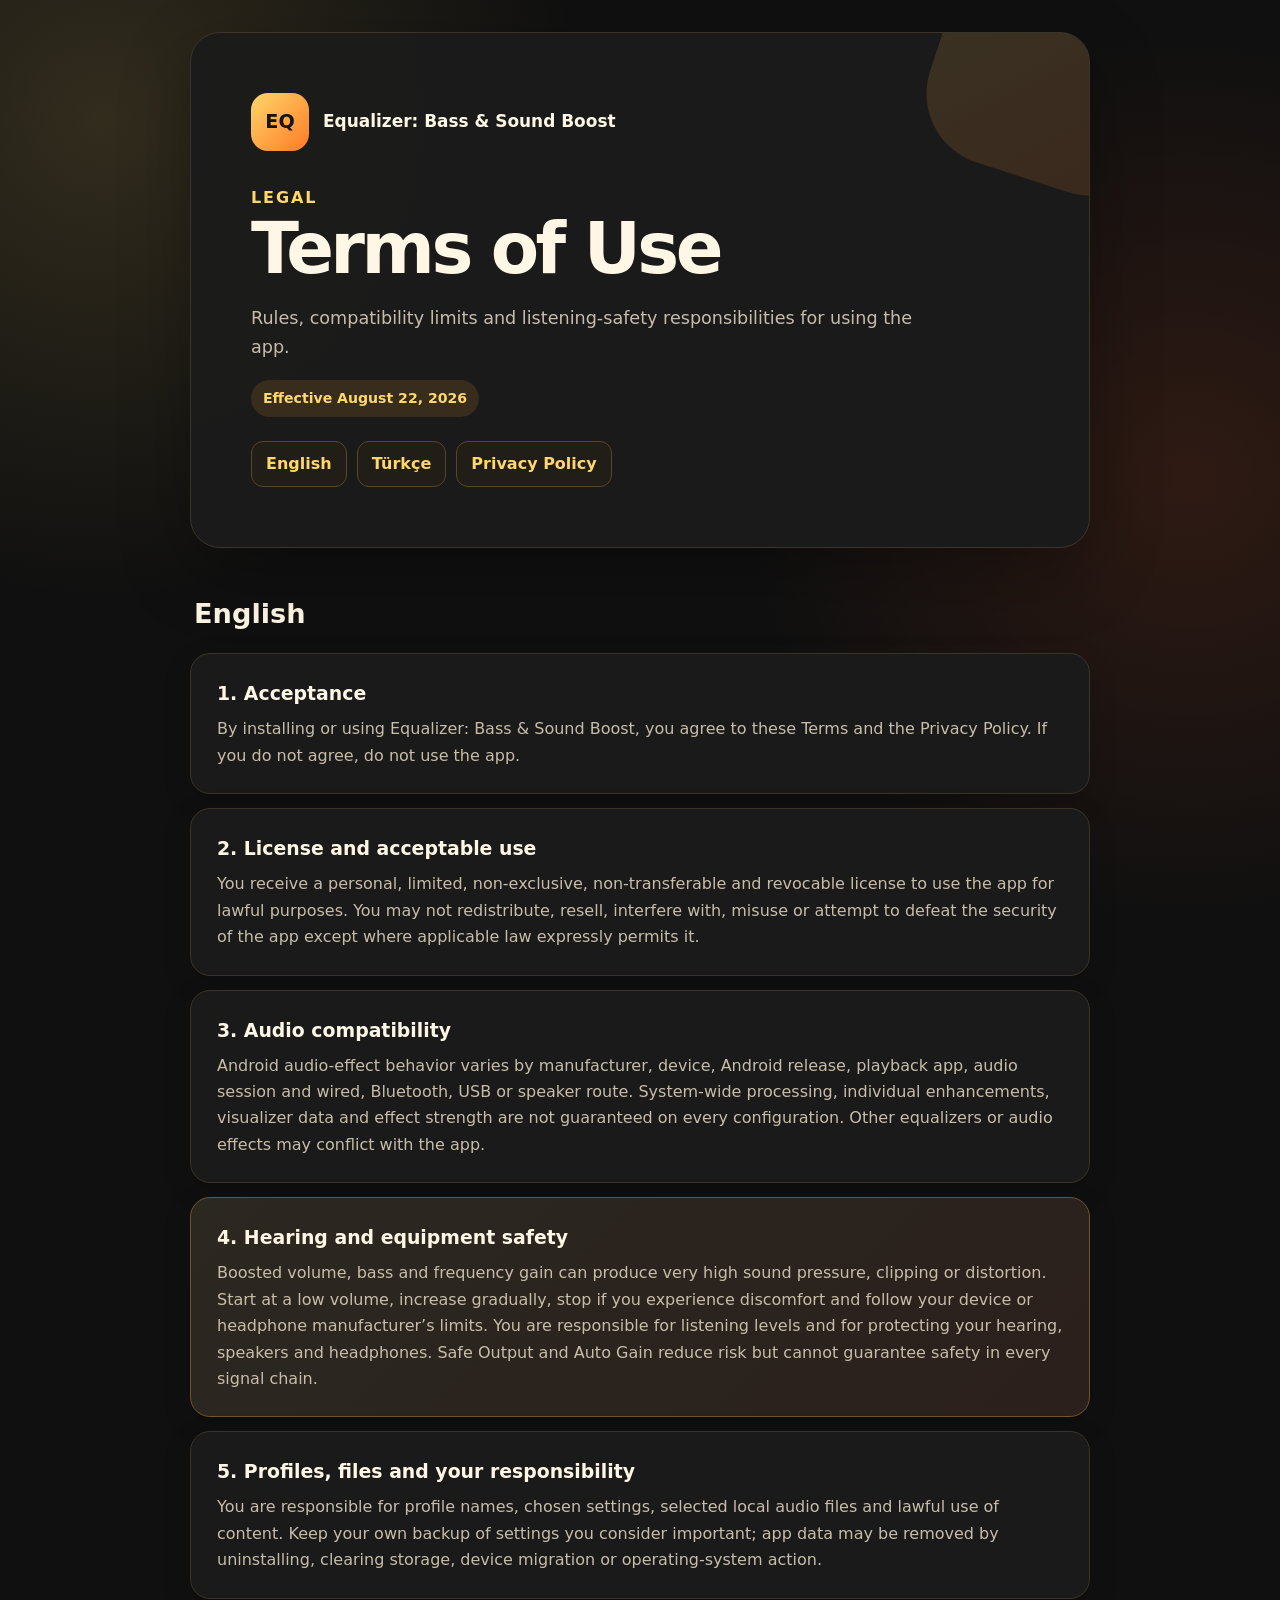
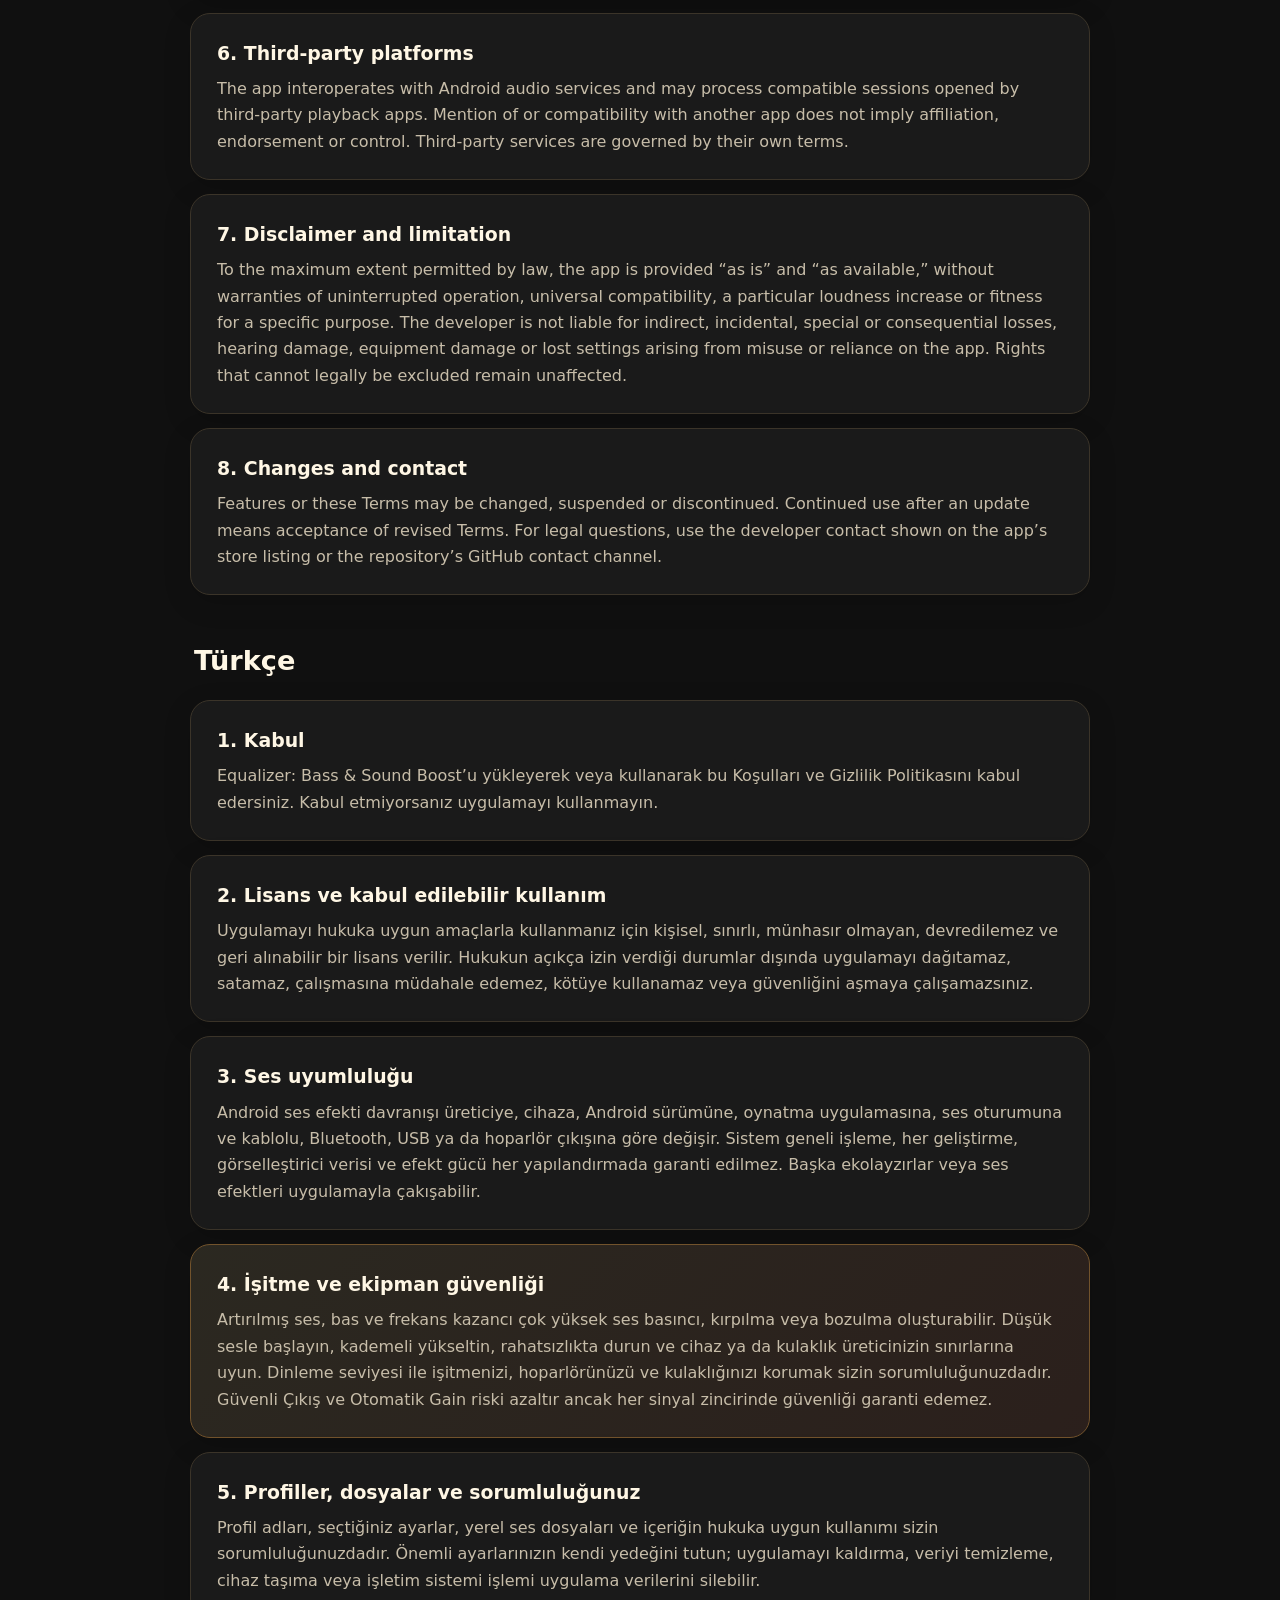
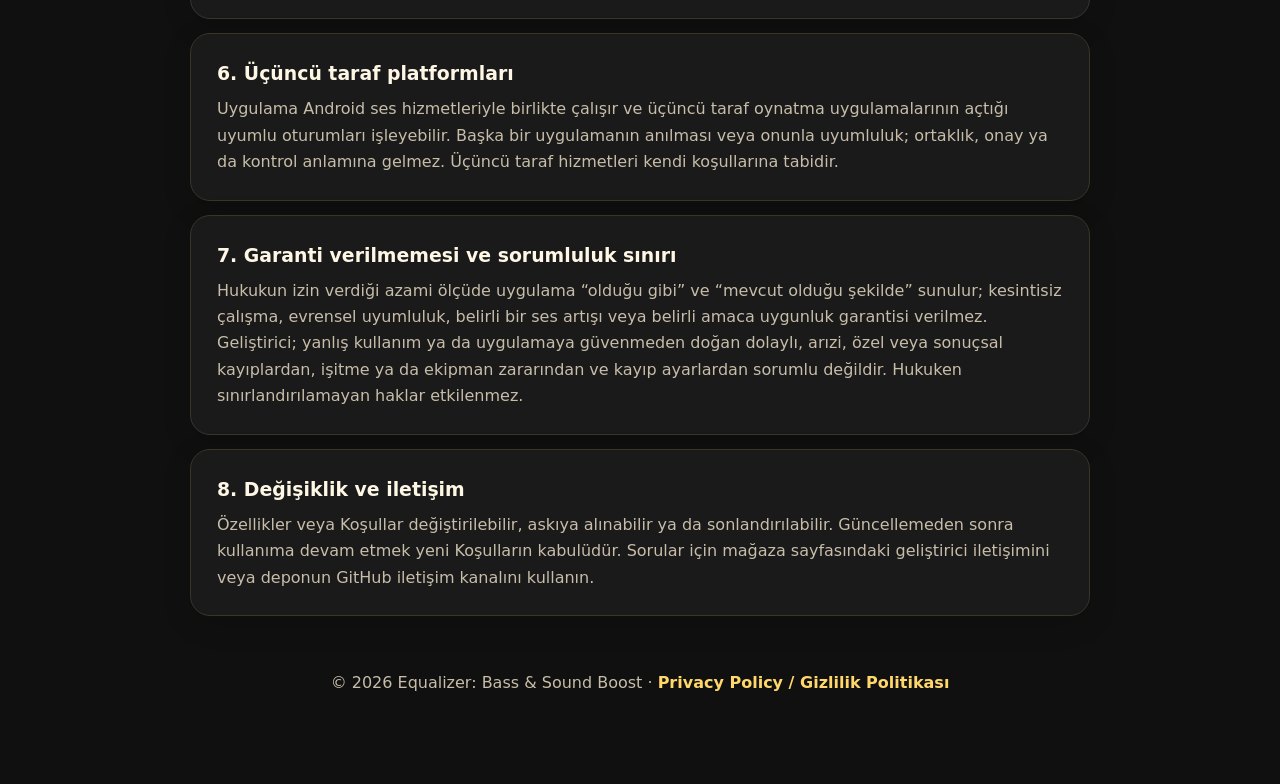
==== terms-of-service.html @ 71b54b1a "Publish Equalizer legal pages" ====
<!doctype html><html lang="en"><head><meta charset="utf-8"><meta name="viewport" content="width=device-width,initial-scale=1"><title>Equalizer: Bass &amp; Sound Boost Terms of Use</title><meta name="description" content="Terms of Use for Equalizer: Bass & Sound Boost"><link rel="stylesheet" href="styles.css"></head><body><main>
<header><div class="brand"><div class="mark">EQ</div><div><strong>Equalizer: Bass &amp; Sound Boost</strong></div></div><p class="eyebrow">Legal</p><h1>Terms of Use</h1><p class="lead">Rules, compatibility limits and listening-safety responsibilities for using the app.</p><div class="meta">Effective August 22, 2026</div><nav><a href="#english">English</a><a href="#turkce">Türkçe</a><a href="index.html">Privacy Policy</a></nav></header>
<h2 class="language-title" id="english">English</h2>
<section><h2>1. Acceptance</h2><p>By installing or using Equalizer: Bass &amp; Sound Boost, you agree to these Terms and the Privacy Policy. If you do not agree, do not use the app.</p></section>
<section><h2>2. License and acceptable use</h2><p>You receive a personal, limited, non-exclusive, non-transferable and revocable license to use the app for lawful purposes. You may not redistribute, resell, interfere with, misuse or attempt to defeat the security of the app except where applicable law expressly permits it.</p></section>
<section><h2>3. Audio compatibility</h2><p>Android audio-effect behavior varies by manufacturer, device, Android release, playback app, audio session and wired, Bluetooth, USB or speaker route. System-wide processing, individual enhancements, visualizer data and effect strength are not guaranteed on every configuration. Other equalizers or audio effects may conflict with the app.</p></section>
<section class="notice"><h2>4. Hearing and equipment safety</h2><p>Boosted volume, bass and frequency gain can produce very high sound pressure, clipping or distortion. Start at a low volume, increase gradually, stop if you experience discomfort and follow your device or headphone manufacturer’s limits. You are responsible for listening levels and for protecting your hearing, speakers and headphones. Safe Output and Auto Gain reduce risk but cannot guarantee safety in every signal chain.</p></section>
<section><h2>5. Profiles, files and your responsibility</h2><p>You are responsible for profile names, chosen settings, selected local audio files and lawful use of content. Keep your own backup of settings you consider important; app data may be removed by uninstalling, clearing storage, device migration or operating-system action.</p></section>
<section><h2>6. Third-party platforms</h2><p>The app interoperates with Android audio services and may process compatible sessions opened by third-party playback apps. Mention of or compatibility with another app does not imply affiliation, endorsement or control. Third-party services are governed by their own terms.</p></section>
<section><h2>7. Disclaimer and limitation</h2><p>To the maximum extent permitted by law, the app is provided “as is” and “as available,” without warranties of uninterrupted operation, universal compatibility, a particular loudness increase or fitness for a specific purpose. The developer is not liable for indirect, incidental, special or consequential losses, hearing damage, equipment damage or lost settings arising from misuse or reliance on the app. Rights that cannot legally be excluded remain unaffected.</p></section>
<section><h2>8. Changes and contact</h2><p>Features or these Terms may be changed, suspended or discontinued. Continued use after an update means acceptance of revised Terms. For legal questions, use the developer contact shown on the app’s store listing or the repository’s GitHub contact channel.</p></section>
<h2 class="language-title" id="turkce">Türkçe</h2>
<section><h2>1. Kabul</h2><p>Equalizer: Bass &amp; Sound Boost’u yükleyerek veya kullanarak bu Koşulları ve Gizlilik Politikasını kabul edersiniz. Kabul etmiyorsanız uygulamayı kullanmayın.</p></section>
<section><h2>2. Lisans ve kabul edilebilir kullanım</h2><p>Uygulamayı hukuka uygun amaçlarla kullanmanız için kişisel, sınırlı, münhasır olmayan, devredilemez ve geri alınabilir bir lisans verilir. Hukukun açıkça izin verdiği durumlar dışında uygulamayı dağıtamaz, satamaz, çalışmasına müdahale edemez, kötüye kullanamaz veya güvenliğini aşmaya çalışamazsınız.</p></section>
<section><h2>3. Ses uyumluluğu</h2><p>Android ses efekti davranışı üreticiye, cihaza, Android sürümüne, oynatma uygulamasına, ses oturumuna ve kablolu, Bluetooth, USB ya da hoparlör çıkışına göre değişir. Sistem geneli işleme, her geliştirme, görselleştirici verisi ve efekt gücü her yapılandırmada garanti edilmez. Başka ekolayzırlar veya ses efektleri uygulamayla çakışabilir.</p></section>
<section class="notice"><h2>4. İşitme ve ekipman güvenliği</h2><p>Artırılmış ses, bas ve frekans kazancı çok yüksek ses basıncı, kırpılma veya bozulma oluşturabilir. Düşük sesle başlayın, kademeli yükseltin, rahatsızlıkta durun ve cihaz ya da kulaklık üreticinizin sınırlarına uyun. Dinleme seviyesi ile işitmenizi, hoparlörünüzü ve kulaklığınızı korumak sizin sorumluluğunuzdadır. Güvenli Çıkış ve Otomatik Gain riski azaltır ancak her sinyal zincirinde güvenliği garanti edemez.</p></section>
<section><h2>5. Profiller, dosyalar ve sorumluluğunuz</h2><p>Profil adları, seçtiğiniz ayarlar, yerel ses dosyaları ve içeriğin hukuka uygun kullanımı sizin sorumluluğunuzdadır. Önemli ayarlarınızın kendi yedeğini tutun; uygulamayı kaldırma, veriyi temizleme, cihaz taşıma veya işletim sistemi işlemi uygulama verilerini silebilir.</p></section>
<section><h2>6. Üçüncü taraf platformları</h2><p>Uygulama Android ses hizmetleriyle birlikte çalışır ve üçüncü taraf oynatma uygulamalarının açtığı uyumlu oturumları işleyebilir. Başka bir uygulamanın anılması veya onunla uyumluluk; ortaklık, onay ya da kontrol anlamına gelmez. Üçüncü taraf hizmetleri kendi koşullarına tabidir.</p></section>
<section><h2>7. Garanti verilmemesi ve sorumluluk sınırı</h2><p>Hukukun izin verdiği azami ölçüde uygulama “olduğu gibi” ve “mevcut olduğu şekilde” sunulur; kesintisiz çalışma, evrensel uyumluluk, belirli bir ses artışı veya belirli amaca uygunluk garantisi verilmez. Geliştirici; yanlış kullanım ya da uygulamaya güvenmeden doğan dolaylı, arızi, özel veya sonuçsal kayıplardan, işitme ya da ekipman zararından ve kayıp ayarlardan sorumlu değildir. Hukuken sınırlandırılamayan haklar etkilenmez.</p></section>
<section><h2>8. Değişiklik ve iletişim</h2><p>Özellikler veya Koşullar değiştirilebilir, askıya alınabilir ya da sonlandırılabilir. Güncellemeden sonra kullanıma devam etmek yeni Koşulların kabulüdür. Sorular için mağaza sayfasındaki geliştirici iletişimini veya deponun GitHub iletişim kanalını kullanın.</p></section>
<footer>© 2026 Equalizer: Bass &amp; Sound Boost · <a href="index.html">Privacy Policy / Gizlilik Politikası</a></footer></main></body></html>
---- styles.css ----
:root{color-scheme:dark;--ink:#fff7e5;--muted:#c7bda9;--line:#3b3429;--amber:#ffd76a;--orange:#ff7a26;--panel:rgba(27,27,27,.94)}
*{box-sizing:border-box}html{scroll-behavior:smooth}body{margin:0;color:var(--ink);background:radial-gradient(circle at 8% 3%,rgba(255,215,106,.14),transparent 30rem),radial-gradient(circle at 93% 12%,rgba(255,92,38,.13),transparent 28rem),#101010;font:16px/1.65 system-ui,-apple-system,BlinkMacSystemFont,"Segoe UI",sans-serif}main{width:min(900px,calc(100% - 32px));margin:32px auto 64px}header{position:relative;overflow:hidden;padding:clamp(28px,6vw,60px);border:1px solid var(--line);border-radius:30px;background:var(--panel);box-shadow:0 24px 70px rgba(0,0,0,.28)}header:after{content:"";position:absolute;width:240px;height:240px;right:-90px;top:-90px;border-radius:72px;background:linear-gradient(135deg,var(--amber),var(--orange));opacity:.14;transform:rotate(18deg)}.brand{display:flex;align-items:center;gap:14px;position:relative;z-index:1}.mark{width:58px;height:58px;display:grid;place-items:center;border-radius:17px;background:linear-gradient(135deg,var(--amber),var(--orange));color:#18130d;font-weight:900;font-size:1.2rem}.brand strong{font-size:1.06rem}.eyebrow{margin:34px 0 2px;color:var(--amber);font-weight:800;letter-spacing:.12em;text-transform:uppercase}h1{margin:0;font-size:clamp(2.25rem,7vw,4.4rem);line-height:1.04;letter-spacing:-.05em}.lead{max-width:680px;color:var(--muted);font-size:1.1rem}.meta{display:inline-flex;padding:7px 12px;border-radius:999px;background:#382d1d;color:var(--amber);font-weight:700;font-size:.88rem}nav{display:flex;flex-wrap:wrap;gap:10px;margin-top:24px}nav a,footer a{color:var(--amber);font-weight:750;text-decoration:none}nav a{padding:9px 14px;border:1px solid #59462a;border-radius:12px;background:#211d17}nav a:hover{border-color:var(--orange)}.language-title{margin:44px 4px 16px;font-size:1.7rem}section{margin:14px 0;padding:24px 26px;border:1px solid var(--line);border-radius:20px;background:var(--panel);box-shadow:0 8px 28px rgba(0,0,0,.15)}section.notice{border-color:#72532c;background:linear-gradient(135deg,rgba(255,215,106,.07),rgba(255,92,38,.07)),#1b1b1b}section h2{margin:0 0 7px;font-size:1.18rem}section p,section li{color:var(--muted)}section p{margin:0}footer{margin-top:30px;padding:24px 4px;color:var(--muted);text-align:center}@media(max-width:540px){main{width:min(100% - 20px,900px);margin-top:10px}header{border-radius:22px;padding:24px 20px}section{padding:20px}.brand strong{max-width:220px;line-height:1.3}}
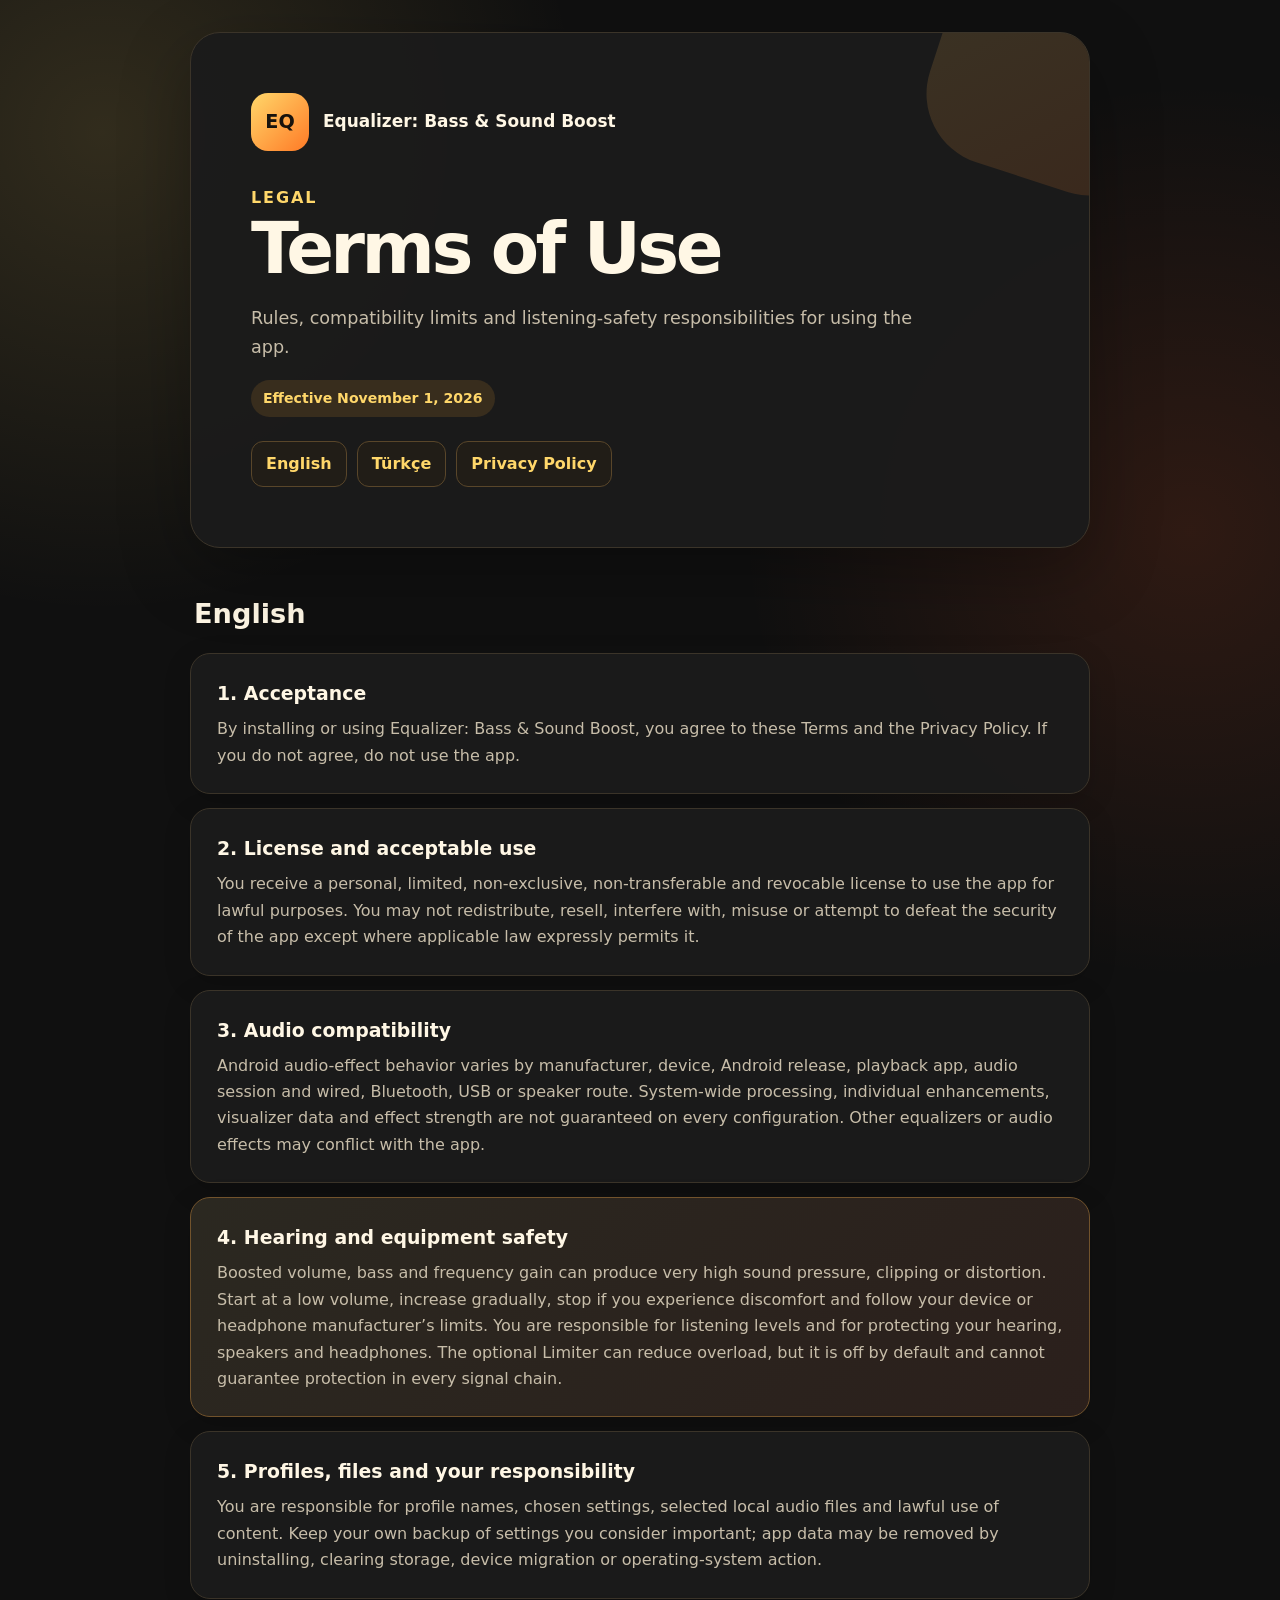
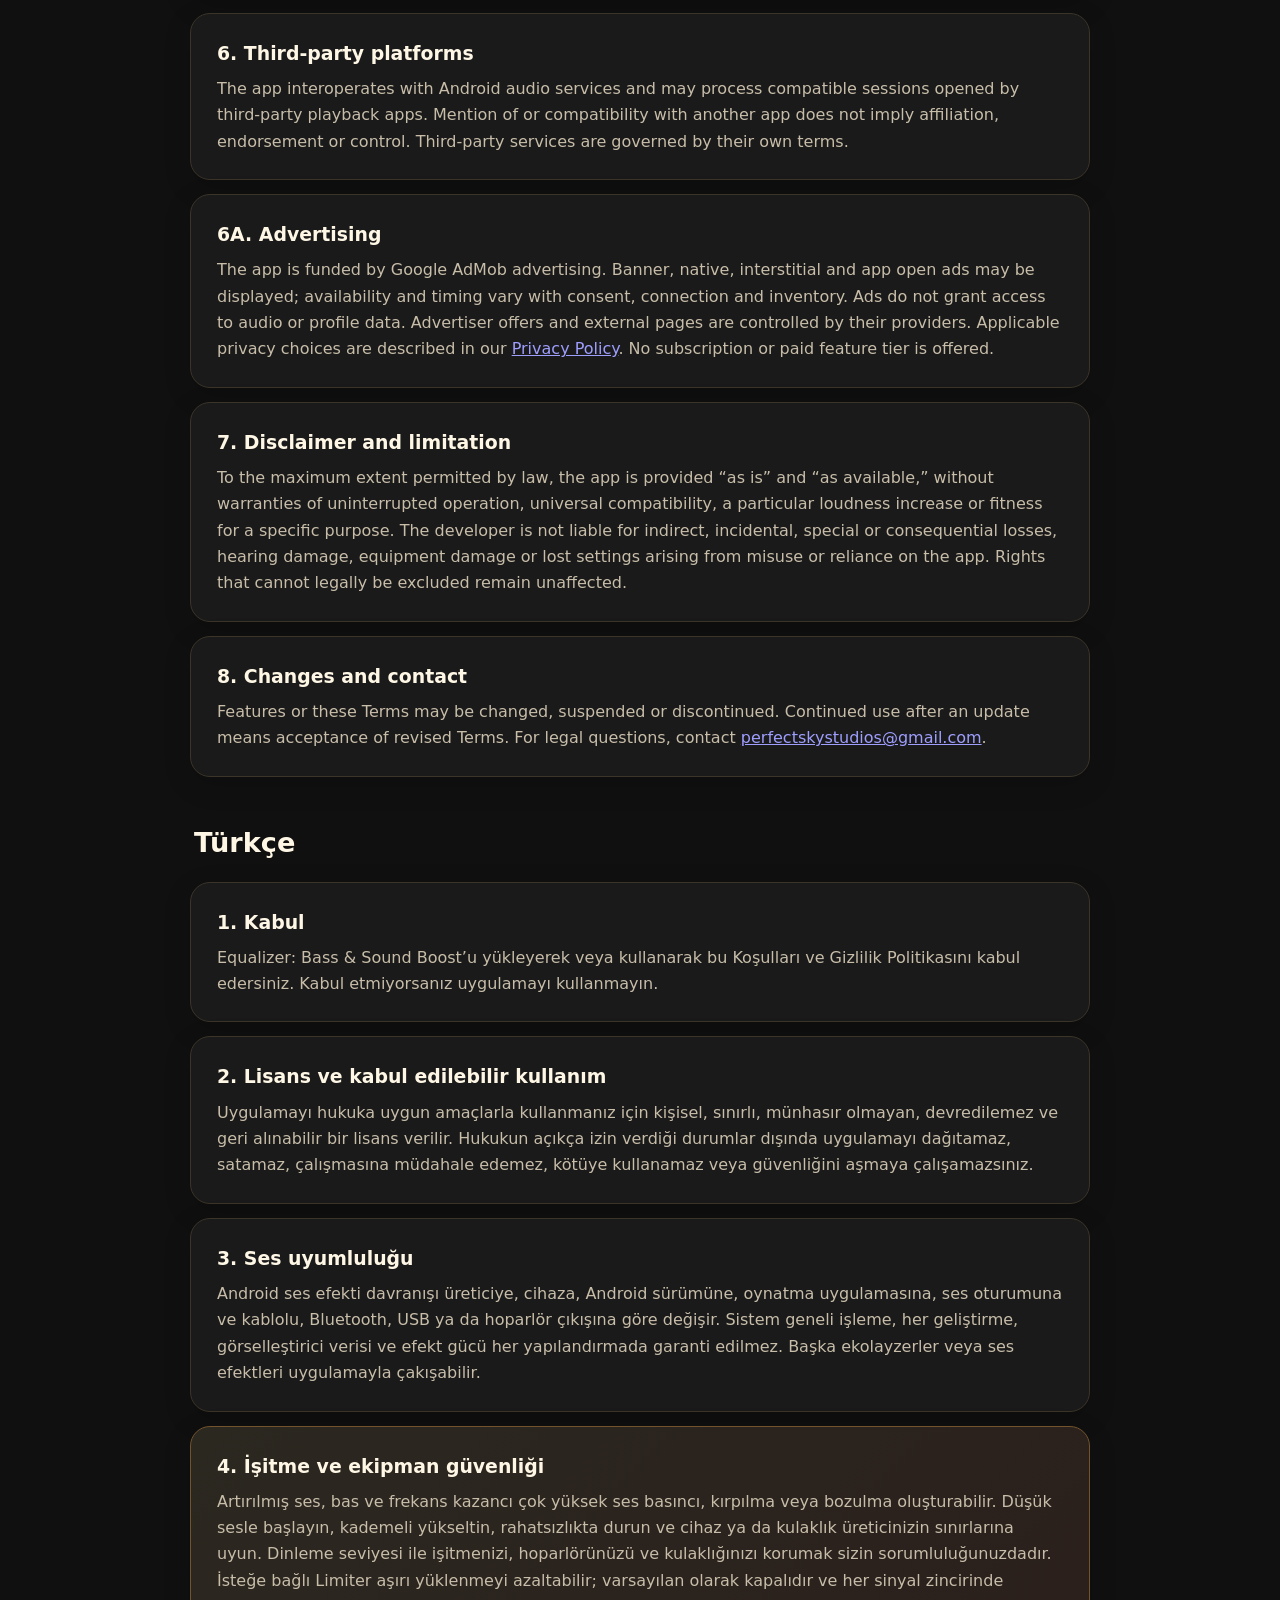
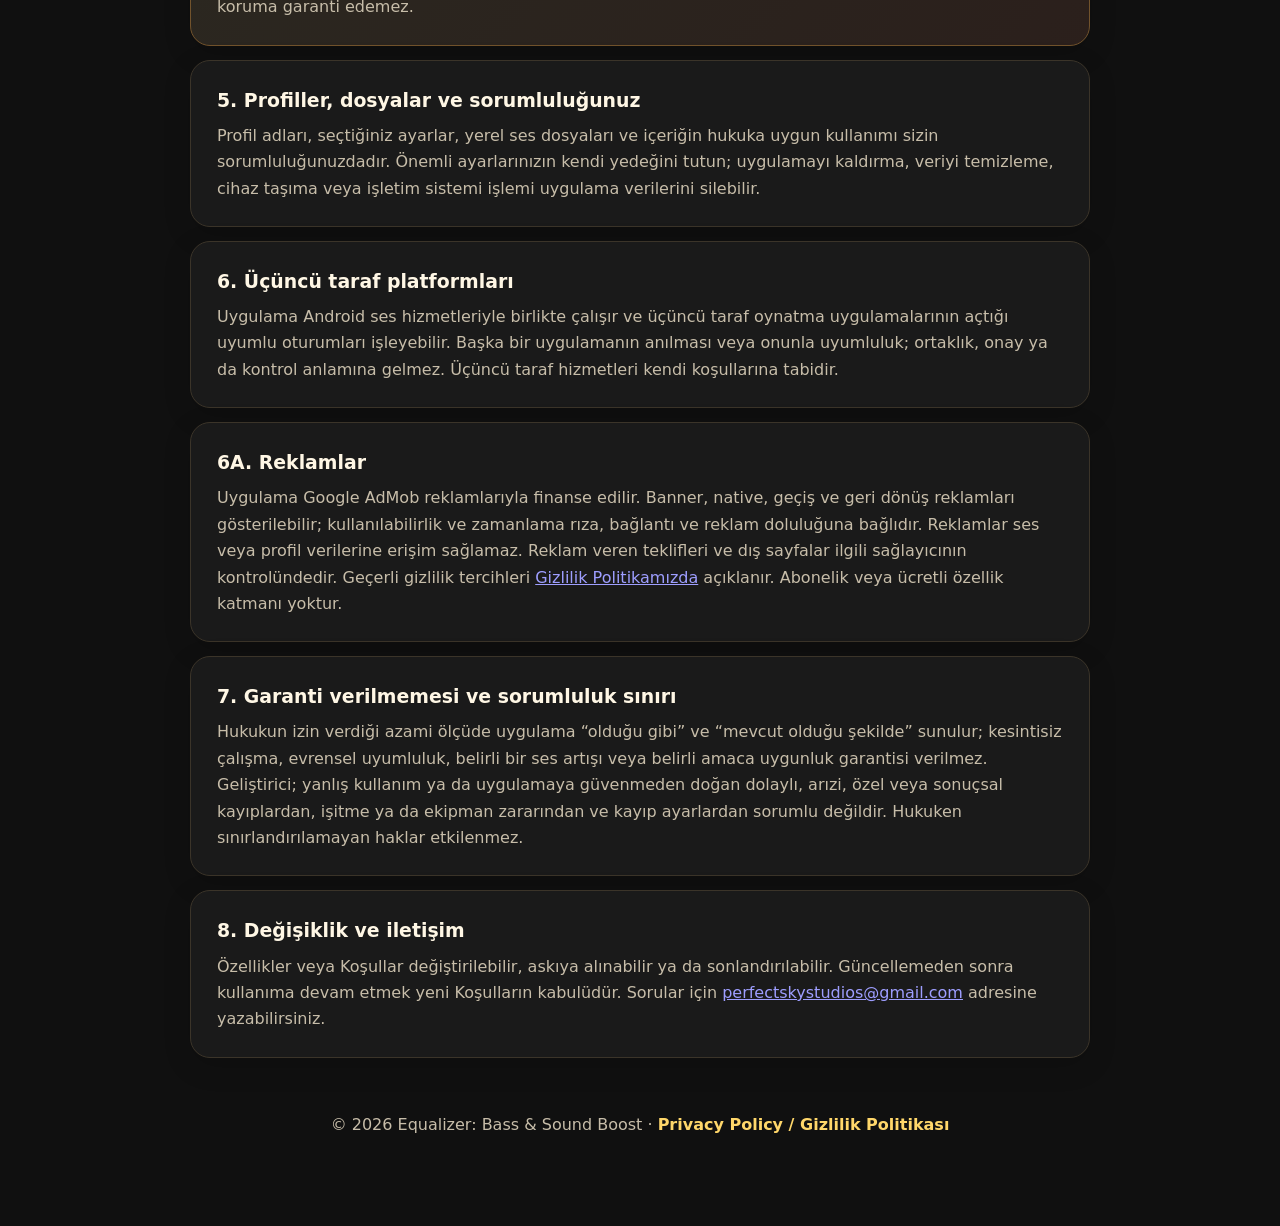
==== commit 5c811b4f: "Describe ad-funded usage and optional limiter accurately" ====
--- a/terms-of-service.html
+++ b/terms-of-service.html
@@ -1,21 +1,23 @@
 <!doctype html><html lang="en"><head><meta charset="utf-8"><meta name="viewport" content="width=device-width,initial-scale=1"><title>Equalizer: Bass &amp; Sound Boost Terms of Use</title><meta name="description" content="Terms of Use for Equalizer: Bass & Sound Boost"><link rel="stylesheet" href="styles.css"></head><body><main>
-<header><div class="brand"><div class="mark">EQ</div><div><strong>Equalizer: Bass &amp; Sound Boost</strong></div></div><p class="eyebrow">Legal</p><h1>Terms of Use</h1><p class="lead">Rules, compatibility limits and listening-safety responsibilities for using the app.</p><div class="meta">Effective August 22, 2026</div><nav><a href="#english">English</a><a href="#turkce">Türkçe</a><a href="index.html">Privacy Policy</a></nav></header>
+<header><div class="brand"><div class="mark">EQ</div><div><strong>Equalizer: Bass &amp; Sound Boost</strong></div></div><p class="eyebrow">Legal</p><h1>Terms of Use</h1><p class="lead">Rules, compatibility limits and listening-safety responsibilities for using the app.</p><div class="meta">Effective November 1, 2026</div><nav><a href="#english">English</a><a href="#turkce">Türkçe</a><a href="index.html">Privacy Policy</a></nav></header>
 <h2 class="language-title" id="english">English</h2>
 <section><h2>1. Acceptance</h2><p>By installing or using Equalizer: Bass &amp; Sound Boost, you agree to these Terms and the Privacy Policy. If you do not agree, do not use the app.</p></section>
 <section><h2>2. License and acceptable use</h2><p>You receive a personal, limited, non-exclusive, non-transferable and revocable license to use the app for lawful purposes. You may not redistribute, resell, interfere with, misuse or attempt to defeat the security of the app except where applicable law expressly permits it.</p></section>
 <section><h2>3. Audio compatibility</h2><p>Android audio-effect behavior varies by manufacturer, device, Android release, playback app, audio session and wired, Bluetooth, USB or speaker route. System-wide processing, individual enhancements, visualizer data and effect strength are not guaranteed on every configuration. Other equalizers or audio effects may conflict with the app.</p></section>
-<section class="notice"><h2>4. Hearing and equipment safety</h2><p>Boosted volume, bass and frequency gain can produce very high sound pressure, clipping or distortion. Start at a low volume, increase gradually, stop if you experience discomfort and follow your device or headphone manufacturer’s limits. You are responsible for listening levels and for protecting your hearing, speakers and headphones. Safe Output and Auto Gain reduce risk but cannot guarantee safety in every signal chain.</p></section>
+<section class="notice"><h2>4. Hearing and equipment safety</h2><p>Boosted volume, bass and frequency gain can produce very high sound pressure, clipping or distortion. Start at a low volume, increase gradually, stop if you experience discomfort and follow your device or headphone manufacturer’s limits. You are responsible for listening levels and for protecting your hearing, speakers and headphones. The optional Limiter can reduce overload, but it is off by default and cannot guarantee protection in every signal chain.</p></section>
 <section><h2>5. Profiles, files and your responsibility</h2><p>You are responsible for profile names, chosen settings, selected local audio files and lawful use of content. Keep your own backup of settings you consider important; app data may be removed by uninstalling, clearing storage, device migration or operating-system action.</p></section>
 <section><h2>6. Third-party platforms</h2><p>The app interoperates with Android audio services and may process compatible sessions opened by third-party playback apps. Mention of or compatibility with another app does not imply affiliation, endorsement or control. Third-party services are governed by their own terms.</p></section>
+<section><h2>6A. Advertising</h2><p>The app is funded by Google AdMob advertising. Banner, native, interstitial and app open ads may be displayed; availability and timing vary with consent, connection and inventory. Ads do not grant access to audio or profile data. Advertiser offers and external pages are controlled by their providers. Applicable privacy choices are described in our <a href="index.html">Privacy Policy</a>. No subscription or paid feature tier is offered.</p></section>
 <section><h2>7. Disclaimer and limitation</h2><p>To the maximum extent permitted by law, the app is provided “as is” and “as available,” without warranties of uninterrupted operation, universal compatibility, a particular loudness increase or fitness for a specific purpose. The developer is not liable for indirect, incidental, special or consequential losses, hearing damage, equipment damage or lost settings arising from misuse or reliance on the app. Rights that cannot legally be excluded remain unaffected.</p></section>
-<section><h2>8. Changes and contact</h2><p>Features or these Terms may be changed, suspended or discontinued. Continued use after an update means acceptance of revised Terms. For legal questions, use the developer contact shown on the app’s store listing or the repository’s GitHub contact channel.</p></section>
+<section><h2>8. Changes and contact</h2><p>Features or these Terms may be changed, suspended or discontinued. Continued use after an update means acceptance of revised Terms. For legal questions, contact <a href="mailto:perfectskystudios@gmail.com">perfectskystudios@gmail.com</a>.</p></section>
 <h2 class="language-title" id="turkce">Türkçe</h2>
 <section><h2>1. Kabul</h2><p>Equalizer: Bass &amp; Sound Boost’u yükleyerek veya kullanarak bu Koşulları ve Gizlilik Politikasını kabul edersiniz. Kabul etmiyorsanız uygulamayı kullanmayın.</p></section>
 <section><h2>2. Lisans ve kabul edilebilir kullanım</h2><p>Uygulamayı hukuka uygun amaçlarla kullanmanız için kişisel, sınırlı, münhasır olmayan, devredilemez ve geri alınabilir bir lisans verilir. Hukukun açıkça izin verdiği durumlar dışında uygulamayı dağıtamaz, satamaz, çalışmasına müdahale edemez, kötüye kullanamaz veya güvenliğini aşmaya çalışamazsınız.</p></section>
-<section><h2>3. Ses uyumluluğu</h2><p>Android ses efekti davranışı üreticiye, cihaza, Android sürümüne, oynatma uygulamasına, ses oturumuna ve kablolu, Bluetooth, USB ya da hoparlör çıkışına göre değişir. Sistem geneli işleme, her geliştirme, görselleştirici verisi ve efekt gücü her yapılandırmada garanti edilmez. Başka ekolayzırlar veya ses efektleri uygulamayla çakışabilir.</p></section>
-<section class="notice"><h2>4. İşitme ve ekipman güvenliği</h2><p>Artırılmış ses, bas ve frekans kazancı çok yüksek ses basıncı, kırpılma veya bozulma oluşturabilir. Düşük sesle başlayın, kademeli yükseltin, rahatsızlıkta durun ve cihaz ya da kulaklık üreticinizin sınırlarına uyun. Dinleme seviyesi ile işitmenizi, hoparlörünüzü ve kulaklığınızı korumak sizin sorumluluğunuzdadır. Güvenli Çıkış ve Otomatik Gain riski azaltır ancak her sinyal zincirinde güvenliği garanti edemez.</p></section>
+<section><h2>3. Ses uyumluluğu</h2><p>Android ses efekti davranışı üreticiye, cihaza, Android sürümüne, oynatma uygulamasına, ses oturumuna ve kablolu, Bluetooth, USB ya da hoparlör çıkışına göre değişir. Sistem geneli işleme, her geliştirme, görselleştirici verisi ve efekt gücü her yapılandırmada garanti edilmez. Başka ekolayzerler veya ses efektleri uygulamayla çakışabilir.</p></section>
+<section class="notice"><h2>4. İşitme ve ekipman güvenliği</h2><p>Artırılmış ses, bas ve frekans kazancı çok yüksek ses basıncı, kırpılma veya bozulma oluşturabilir. Düşük sesle başlayın, kademeli yükseltin, rahatsızlıkta durun ve cihaz ya da kulaklık üreticinizin sınırlarına uyun. Dinleme seviyesi ile işitmenizi, hoparlörünüzü ve kulaklığınızı korumak sizin sorumluluğunuzdadır. İsteğe bağlı Limiter aşırı yüklenmeyi azaltabilir; varsayılan olarak kapalıdır ve her sinyal zincirinde koruma garanti edemez.</p></section>
 <section><h2>5. Profiller, dosyalar ve sorumluluğunuz</h2><p>Profil adları, seçtiğiniz ayarlar, yerel ses dosyaları ve içeriğin hukuka uygun kullanımı sizin sorumluluğunuzdadır. Önemli ayarlarınızın kendi yedeğini tutun; uygulamayı kaldırma, veriyi temizleme, cihaz taşıma veya işletim sistemi işlemi uygulama verilerini silebilir.</p></section>
 <section><h2>6. Üçüncü taraf platformları</h2><p>Uygulama Android ses hizmetleriyle birlikte çalışır ve üçüncü taraf oynatma uygulamalarının açtığı uyumlu oturumları işleyebilir. Başka bir uygulamanın anılması veya onunla uyumluluk; ortaklık, onay ya da kontrol anlamına gelmez. Üçüncü taraf hizmetleri kendi koşullarına tabidir.</p></section>
+<section><h2>6A. Reklamlar</h2><p>Uygulama Google AdMob reklamlarıyla finanse edilir. Banner, native, geçiş ve geri dönüş reklamları gösterilebilir; kullanılabilirlik ve zamanlama rıza, bağlantı ve reklam doluluğuna bağlıdır. Reklamlar ses veya profil verilerine erişim sağlamaz. Reklam veren teklifleri ve dış sayfalar ilgili sağlayıcının kontrolündedir. Geçerli gizlilik tercihleri <a href="index.html">Gizlilik Politikamızda</a> açıklanır. Abonelik veya ücretli özellik katmanı yoktur.</p></section>
 <section><h2>7. Garanti verilmemesi ve sorumluluk sınırı</h2><p>Hukukun izin verdiği azami ölçüde uygulama “olduğu gibi” ve “mevcut olduğu şekilde” sunulur; kesintisiz çalışma, evrensel uyumluluk, belirli bir ses artışı veya belirli amaca uygunluk garantisi verilmez. Geliştirici; yanlış kullanım ya da uygulamaya güvenmeden doğan dolaylı, arızi, özel veya sonuçsal kayıplardan, işitme ya da ekipman zararından ve kayıp ayarlardan sorumlu değildir. Hukuken sınırlandırılamayan haklar etkilenmez.</p></section>
-<section><h2>8. Değişiklik ve iletişim</h2><p>Özellikler veya Koşullar değiştirilebilir, askıya alınabilir ya da sonlandırılabilir. Güncellemeden sonra kullanıma devam etmek yeni Koşulların kabulüdür. Sorular için mağaza sayfasındaki geliştirici iletişimini veya deponun GitHub iletişim kanalını kullanın.</p></section>
+<section><h2>8. Değişiklik ve iletişim</h2><p>Özellikler veya Koşullar değiştirilebilir, askıya alınabilir ya da sonlandırılabilir. Güncellemeden sonra kullanıma devam etmek yeni Koşulların kabulüdür. Sorular için <a href="mailto:perfectskystudios@gmail.com">perfectskystudios@gmail.com</a> adresine yazabilirsiniz.</p></section>
 <footer>© 2026 Equalizer: Bass &amp; Sound Boost · <a href="index.html">Privacy Policy / Gizlilik Politikası</a></footer></main></body></html>
